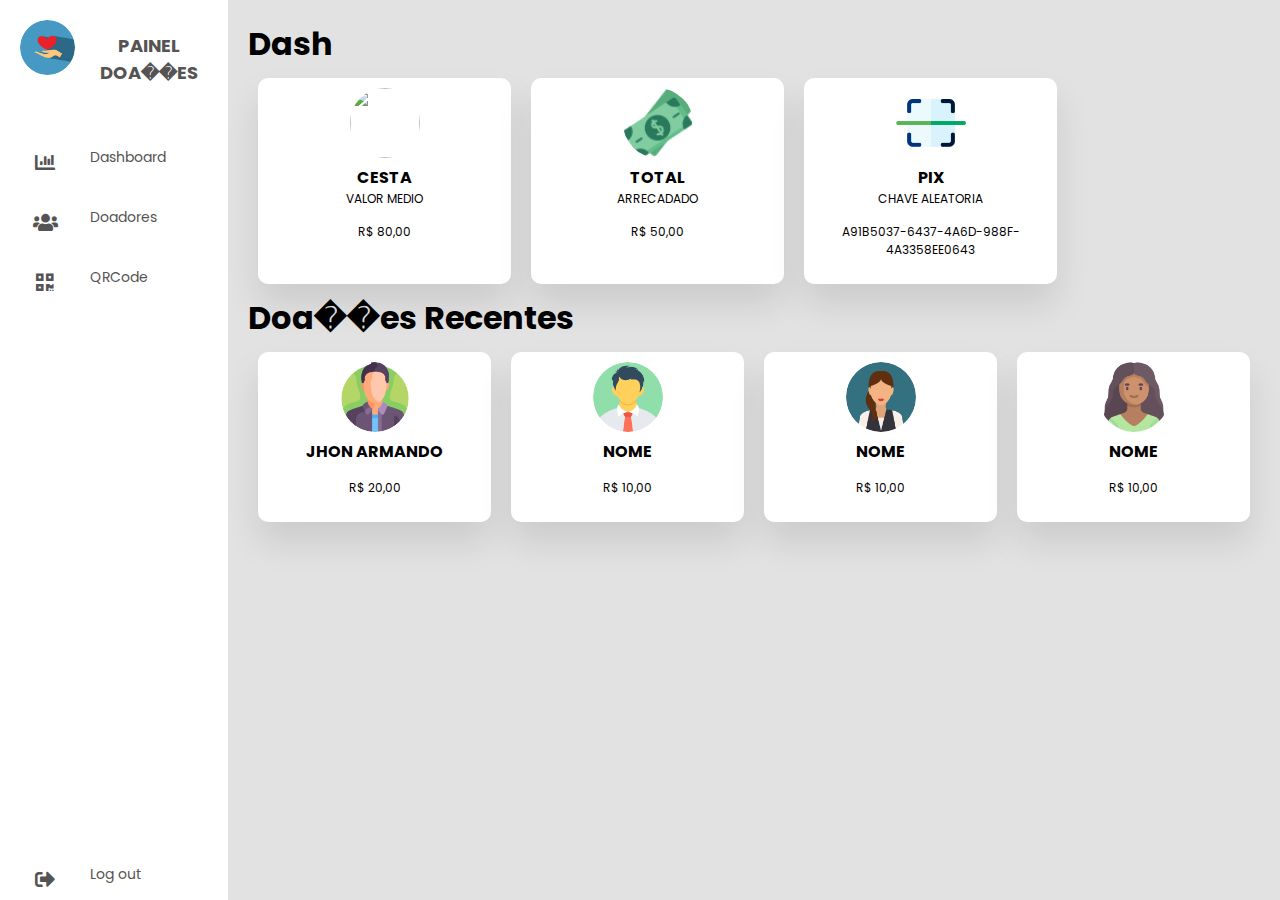
==== dash.html @ 7049aabb "Primeita etapa finalizado" ====
<!DOCTYPE html>
<html lang="pt-br">
<head>
  <meta charset="UTF-8" />
  <title>Fa�a uma Fam�lia Feliz</title>
  <link rel="stylesheet" href="./css/style.css" />
  <link rel="shortcut icon" href="img/favicon.ico">
  <link rel="stylesheet" href="https://cdnjs.cloudflare.com/ajax/libs/font-awesome/5.15.4/css/all.min.css"/>
</head>
<body>
  <div class="container">
    <nav>
      <ul>
        <li><a href="index.html" class="logo">
          <img src="./img/img-principal.png">
          <span class="nav-item">Painel <br> Doa��es</span>
        </a></li>
        <li><a href="#">
          <i class="fas fa-chart-bar"></i>
          <span class="nav-item">Dashboard</span>
        </a></li>
        <li><a href="doadores.html">
          <i class="fas fa-users"></i>
          <span class="nav-item">Doadores</span>
        </a></li>
        <li><a href="index.html">
          <i class="fas fa-qrcode"></i>
          <span class="nav-item">QRCode</span>
        </a></li>
        <!-- Adicionando logout-->
        <li><a href="#" class="logout">
          <i class="fas fa-sign-out-alt"></i>
          <span class="nav-item">Log out</span>
        </a></li>
      </ul>
    </nav>

    <!--Informacao das doacoes-->
    <section class="main">
        <div class="main-top">
            <h1>Dash</h1>
          </div>
          <div class="users">
            <div class="card">
              <img src="./img/cesta.png">
              <h4>Cesta</h4>
              <p>Valor Medio</p>
              <p>R$ 80,00</p>
            </div>
            <div class="card">
                <img src="./img/money.png">
                <h4>Total</h4>
                <p>arrecadado</p>
                <p>R$ 50,00</p>
              </div>
            <div class="card">
              <img src="./img/qrcode.png">
              <h4>PIX</h4>
              <p>Chave Aleatoria</p>
              <p>a91b5037-6437-4a6d-988f-4a3358ee0643</p>
              
          </div>
          </div>
      <div class="main-top">
        <h1>Doa��es Recentes</h1>
      </div>
      <div class="users">
        <div class="card">
          <img src="./img/membros/avatar1.png">
          <h4>Jhon Armando</h4>
          <p></p>
          <p>R$ 20,00</p>
        </div>
        <div class="card">
            <img src="./img/membros/avatar2.png">
            <h4>nome</h4>
            <p></p>
            <p>R$ 10,00</p>
          </div>
          <div class="card">
            <img src="./img/membros/avatar3.png">
            <h4>nome</h4>
            <p></p>
            <p>R$ 10,00</p>
          </div>
          <div class="card">
            <img src="./img/membros/avatar4.png">
            <h4>nome</h4>
            <p></p>
            <p>R$ 10,00</p>
          </div>
      </div>
    </section>
  </div>

</body>
</html>
---- css/style.css ----
/*  import google fonts */
@import url("https://fonts.googleapis.com/css2?family=Poppins:wght@400;500;600;700&display=swap");
*{
  margin: 0;
  padding: 0;
  outline: none;
  border: none;
  text-decoration: none;
  box-sizing: border-box;
  font-family: "Poppins", sans-serif;
}
body{
  background: rgb(226, 226, 226);
}
nav{
  position: sticky;
  top: 0;
  bottom: 0;
  height: 100vh;
  left: 0;
  /* width: 90px; */
  width: 280px;
  background: #fff;
  overflow: hidden;
  /* transition: 1s; */
}

.logo{
  text-align: center;
  display: flex;
  margin: 10px 0 0 10px;
  padding-bottom: 3rem;
}

.logo img{
  width: 55px;
  height: 55px;
  border-radius: 50%;
}
.logo span{
  font-weight: bold;
  padding-left: 15px;
  font-size: 18px;
  text-transform: uppercase;
}
a{
  position: relative;
  width: 280px;
  font-size: 14px;
  color: rgb(85, 83, 83);
  display: table;
  padding: 10px;
}
nav .fas{
  position: relative;
  width: 70px;
  height: 40px;
  top: 20px;
  font-size: 20px;
  text-align: center;
}
.nav-item{
  position: relative;
  top: 12px;
  margin-left: 10px;
}
a:hover{
  background: #eee;
}
a:hover i{
  color: #ec4520;
  transition: 0.5s;
}
.logout{
  position: absolute;
  bottom: 0;
}

.container{
  display: flex;
}

/* MAin Section */
.main{
  position: relative;
  padding: 20px;
  width: 100%;
}
.main-top{
  display: flex;
  width: 100%;
}
.main-top i{
  position: absolute;
  right: 0;
  margin: 10px 30px;
  color: rgb(110, 109, 109);
  cursor: pointer;
}
.main .users{
  display: flex;
  width: 100%;
}
.users .card{
  width: 25%;
  margin: 10px;
  background: #fff;
  text-align: center;
  border-radius: 10px;
  padding: 10px;
  box-shadow: 0 20px 35px rgba(0, 0, 0, 0.1);
}
.users .card img{
  width: 70px;
  height: 70px;
  border-radius: 50%;
}
.users .card h4{
  text-transform: uppercase;
}
.users .card p{
  font-size: 12px;
  margin-bottom: 15px;
  text-transform: uppercase;
}
.users table{
  margin:  auto;
}

.users td{
  font-size: 14px;
  padding-right: 15px;
}

/*Equipe Lista section  */
.equipe{
  margin-top: 20px;
  text-transform: capitalize;
}
.equipe-list{
  width: 100%;
  padding: 10px;
  margin-top: 10px;
  background: #fff;
  border-radius: 10px;
  box-shadow: 0 20px 35px rgba(0, 0, 0, 0.1);
}
.table{
  border-collapse: collapse;
  margin: 25px 0;
  font-size: 15px;
  min-width: 100%;
  overflow: hidden;
  border-radius: 5px 5px 0 0;
}
table thead tr{
  color: #fff;
  background: #ec212bd9;
  text-align: left;
  font-weight: bold;
}
.table th,
.table td{
  padding: 12px 15px;
}
.table tbody tr{
  border-bottom: 1px solid #ddd;
}
.table tbody tr:nth-of-type(odd){
  background: #f3f3f3;
}
.table tbody tr.ativo{
  font-weight: bold;
  color: blue;
}
.table tbody tr.inativo{
  
  color: #e72209;
}
.table tbody tr:last-of-type{
  border-bottom: 2px solid #1e3ce8;
}
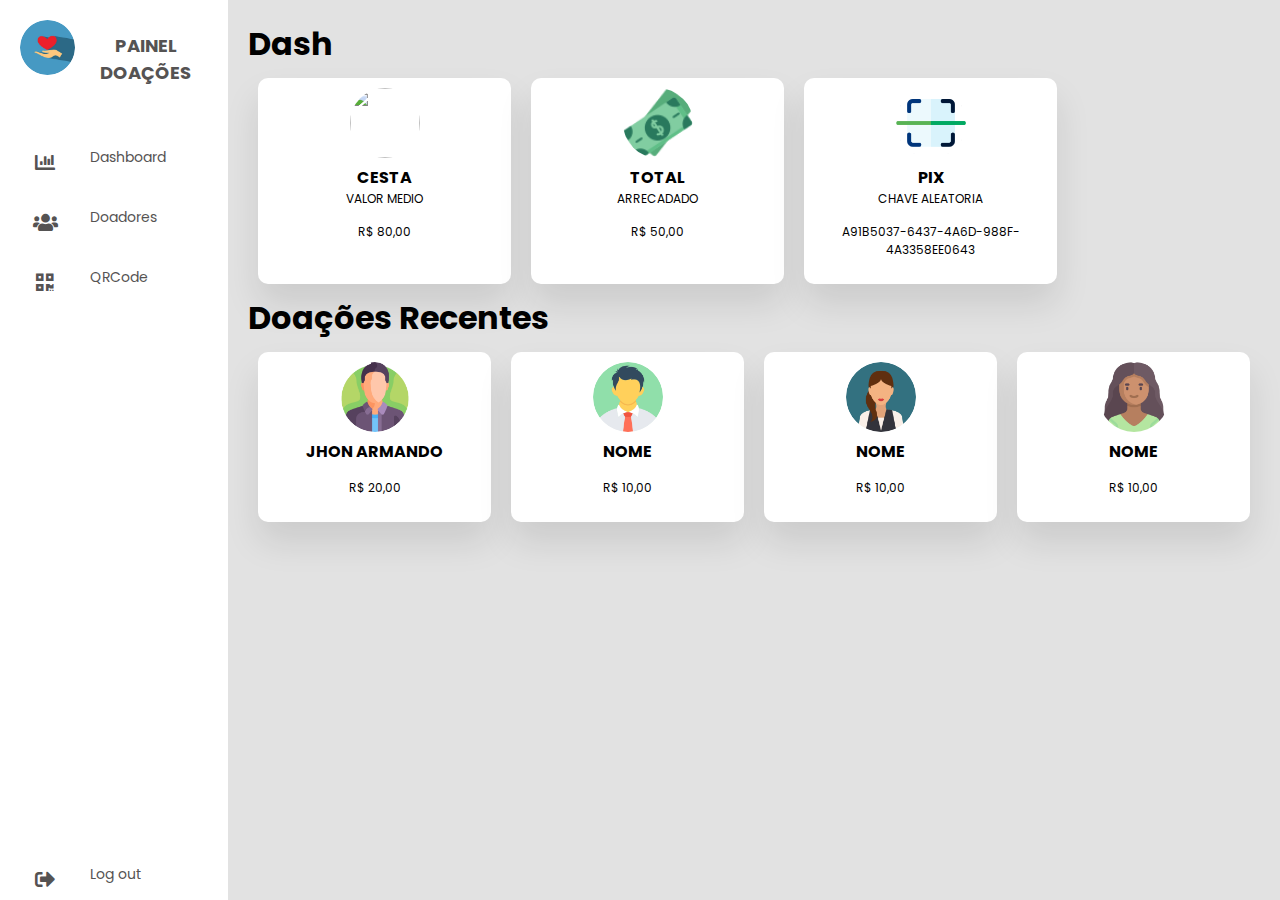
==== commit 1d16ee25: "alteração no encoding" ====
--- a/dash.html
+++ b/dash.html
@@ -2,7 +2,7 @@
 <html lang="pt-br">
 <head>
   <meta charset="UTF-8" />
-  <title>Fa�a uma Fam�lia Feliz</title>
+  <title>Faça um Familía Feliz</title>
   <link rel="stylesheet" href="./css/style.css" />
   <link rel="shortcut icon" href="img/favicon.ico">
   <link rel="stylesheet" href="https://cdnjs.cloudflare.com/ajax/libs/font-awesome/5.15.4/css/all.min.css"/>
@@ -13,7 +13,7 @@
       <ul>
         <li><a href="index.html" class="logo">
           <img src="./img/img-principal.png">
-          <span class="nav-item">Painel <br> Doa��es</span>
+          <span class="nav-item">Painel <br> Doações</span>
         </a></li>
         <li><a href="#">
           <i class="fas fa-chart-bar"></i>
@@ -62,7 +62,7 @@
           </div>
           </div>
       <div class="main-top">
-        <h1>Doa��es Recentes</h1>
+        <h1>Doações Recentes</h1>
       </div>
       <div class="users">
         <div class="card">
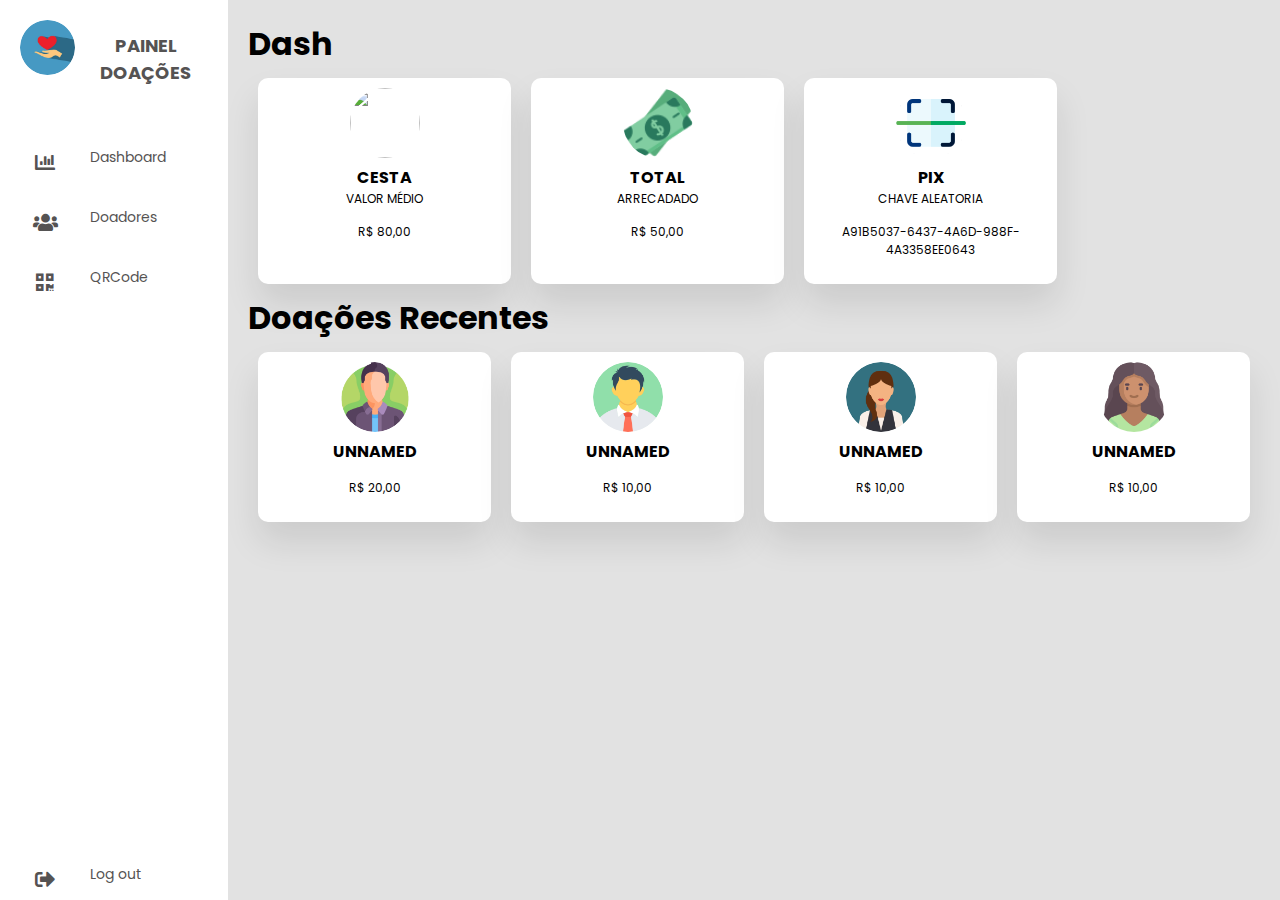
==== commit 32f0ea74: "reajustes css" ====
--- a/dash.html
+++ b/dash.html
@@ -2,7 +2,7 @@
 <html lang="pt-br">
 <head>
   <meta charset="UTF-8" />
-  <title>Faça um Familía Feliz</title>
+  <title>Faça um Família Feliz</title>
   <link rel="stylesheet" href="./css/style.css" />
   <link rel="shortcut icon" href="img/favicon.ico">
   <link rel="stylesheet" href="https://cdnjs.cloudflare.com/ajax/libs/font-awesome/5.15.4/css/all.min.css"/>
@@ -19,7 +19,7 @@
           <i class="fas fa-chart-bar"></i>
           <span class="nav-item">Dashboard</span>
         </a></li>
-        <li><a href="doadores.html">
+        <li><a href="#">
           <i class="fas fa-users"></i>
           <span class="nav-item">Doadores</span>
         </a></li>
@@ -44,7 +44,7 @@
             <div class="card">
               <img src="./img/cesta.png">
               <h4>Cesta</h4>
-              <p>Valor Medio</p>
+              <p>Valor Médio</p>
               <p>R$ 80,00</p>
             </div>
             <div class="card">
@@ -67,25 +67,25 @@
       <div class="users">
         <div class="card">
           <img src="./img/membros/avatar1.png">
-          <h4>Jhon Armando</h4>
+          <h4>unnamed</h4>
           <p></p>
           <p>R$ 20,00</p>
         </div>
         <div class="card">
             <img src="./img/membros/avatar2.png">
-            <h4>nome</h4>
+            <h4>unnamed</h4>
             <p></p>
             <p>R$ 10,00</p>
           </div>
           <div class="card">
             <img src="./img/membros/avatar3.png">
-            <h4>nome</h4>
+            <h4>unnamed</h4>
             <p></p>
             <p>R$ 10,00</p>
           </div>
           <div class="card">
             <img src="./img/membros/avatar4.png">
-            <h4>nome</h4>
+            <h4>unnamed</h4>
             <p></p>
             <p>R$ 10,00</p>
           </div>
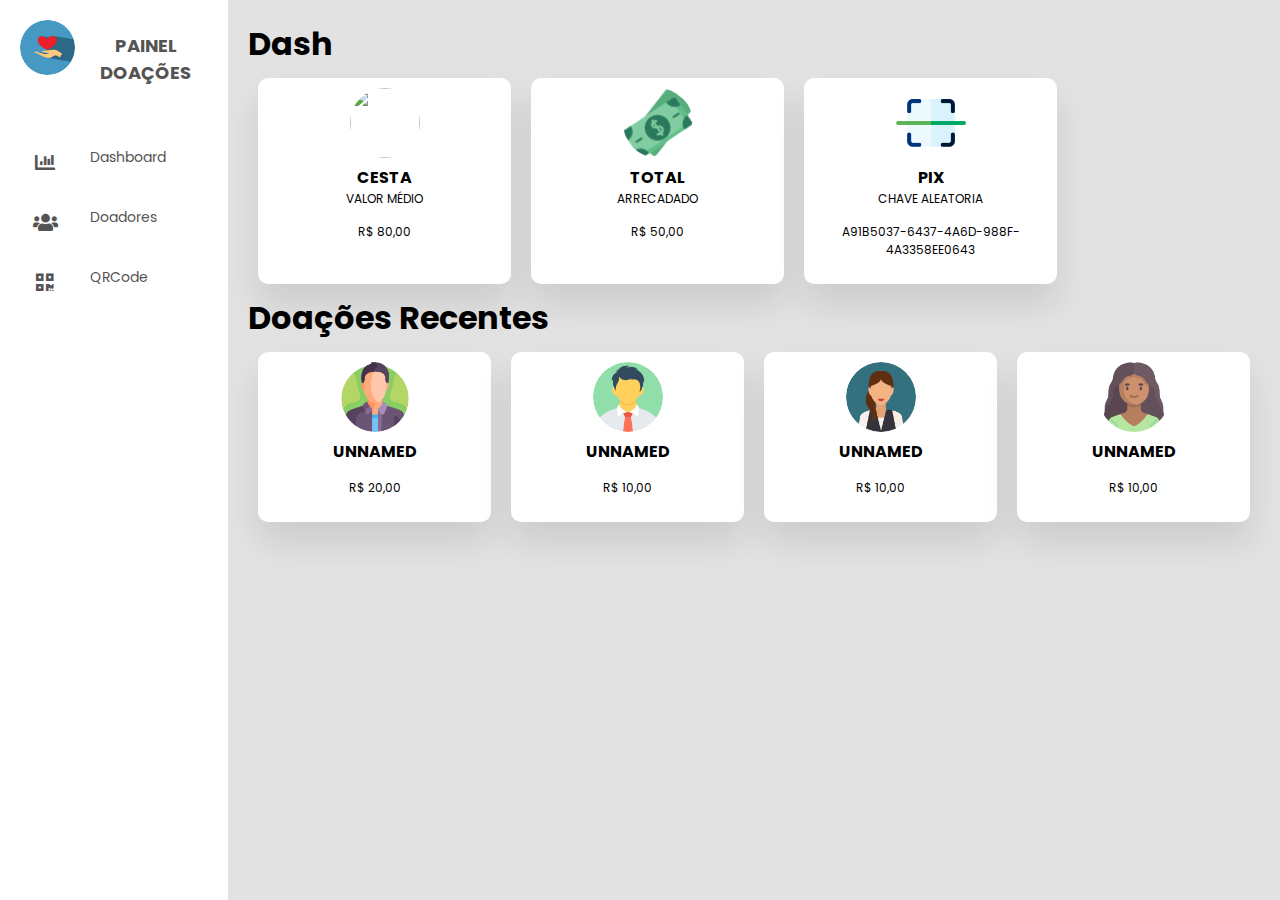
==== commit 7cdc34c0: "removendo logout" ====
--- a/dash.html
+++ b/dash.html
@@ -2,7 +2,7 @@
 <html lang="pt-br">
 <head>
   <meta charset="UTF-8" />
-  <title>Faça um Família Feliz</title>
+  <title>Faça um Família Feliz!</title>
   <link rel="stylesheet" href="./css/style.css" />
   <link rel="shortcut icon" href="img/favicon.ico">
   <link rel="stylesheet" href="https://cdnjs.cloudflare.com/ajax/libs/font-awesome/5.15.4/css/all.min.css"/>
@@ -28,10 +28,10 @@
           <span class="nav-item">QRCode</span>
         </a></li>
         <!-- Adicionando logout-->
-        <li><a href="#" class="logout">
+        <!-- <li><a href="#" class="logout">
           <i class="fas fa-sign-out-alt"></i>
           <span class="nav-item">Log out</span>
-        </a></li>
+        </a></li> -->
       </ul>
     </nav>
 
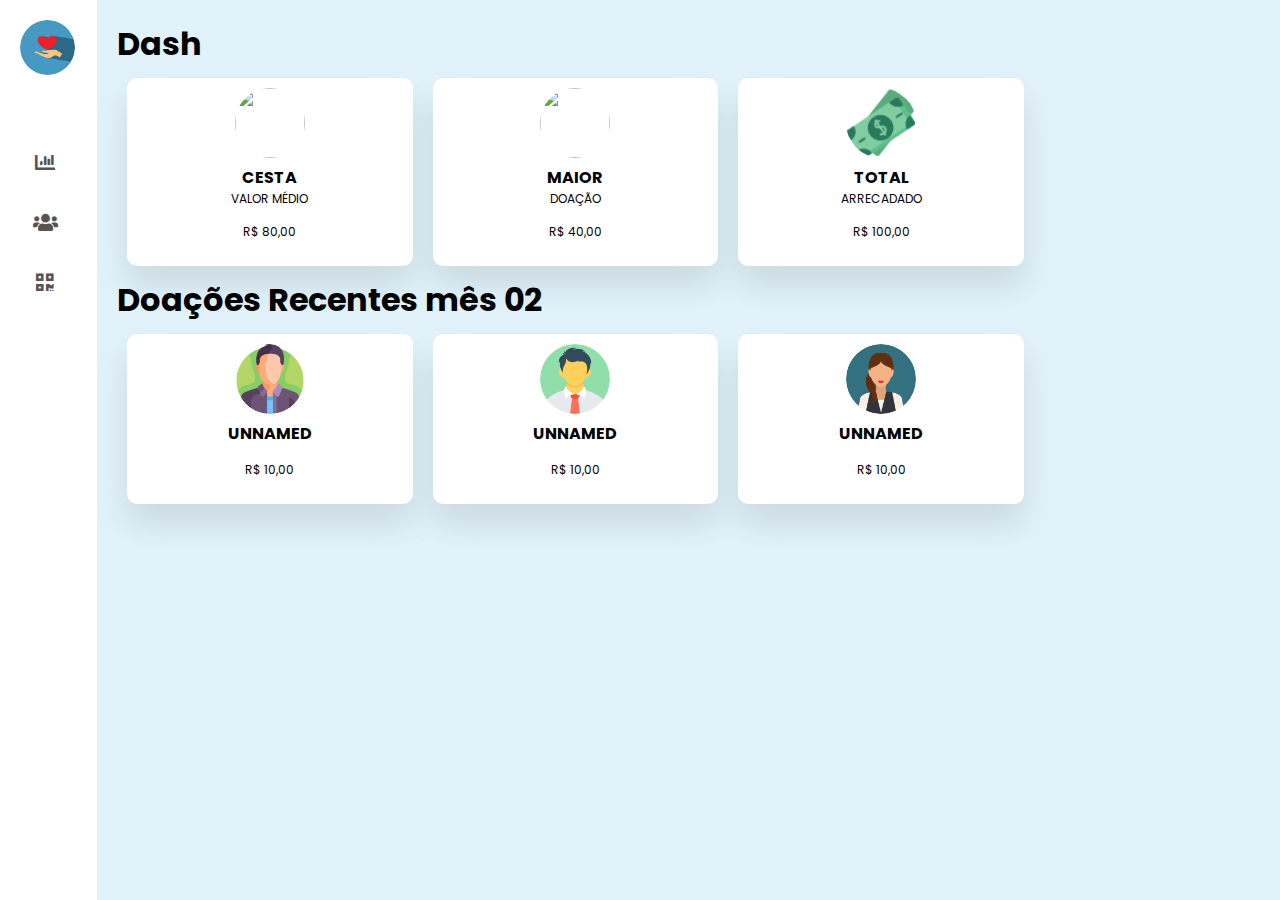
==== commit 0b93ebff: "atualização valores" ====
--- a/dash.html
+++ b/dash.html
@@ -1,32 +1,35 @@
 <!DOCTYPE html>
 <html lang="pt-br">
+
 <head>
   <meta charset="UTF-8" />
   <title>Faça um Família Feliz!</title>
+  <meta name="viewport" content="width=device-width, initial-scale=1.0">
   <link rel="stylesheet" href="./css/style.css" />
   <link rel="shortcut icon" href="img/favicon.ico">
-  <link rel="stylesheet" href="https://cdnjs.cloudflare.com/ajax/libs/font-awesome/5.15.4/css/all.min.css"/>
+  <link rel="stylesheet" href="https://cdnjs.cloudflare.com/ajax/libs/font-awesome/5.15.4/css/all.min.css" />
 </head>
+
 <body>
   <div class="container">
     <nav>
       <ul>
         <li><a href="index.html" class="logo">
-          <img src="./img/img-principal.png">
-          <span class="nav-item">Painel <br> Doações</span>
-        </a></li>
+            <img src="./img/img-principal.png">
+            <!-- <span class="nav-item">Painel <br> Doações</span> -->
+          </a></li>
         <li><a href="#">
-          <i class="fas fa-chart-bar"></i>
-          <span class="nav-item">Dashboard</span>
-        </a></li>
+            <i class="fas fa-chart-bar"></i>
+            <!-- <span class="nav-item">Dashboard</span> -->
+          </a></li>
         <li><a href="#">
-          <i class="fas fa-users"></i>
-          <span class="nav-item">Doadores</span>
-        </a></li>
+            <i class="fas fa-users"></i>
+            <!-- <span class="nav-item">Doadores</span> -->
+          </a></li>
         <li><a href="index.html">
-          <i class="fas fa-qrcode"></i>
-          <span class="nav-item">QRCode</span>
-        </a></li>
+            <i class="fas fa-qrcode"></i>
+            <!-- <span class="nav-item">QRCode</span> -->
+          </a></li>
         <!-- Adicionando logout-->
         <!-- <li><a href="#" class="logout">
           <i class="fas fa-sign-out-alt"></i>
@@ -37,61 +40,67 @@
 
     <!--Informacao das doacoes-->
     <section class="main">
-        <div class="main-top">
-            <h1>Dash</h1>
-          </div>
-          <div class="users">
-            <div class="card">
-              <img src="./img/cesta.png">
-              <h4>Cesta</h4>
-              <p>Valor Médio</p>
-              <p>R$ 80,00</p>
-            </div>
-            <div class="card">
-                <img src="./img/money.png">
-                <h4>Total</h4>
-                <p>arrecadado</p>
-                <p>R$ 50,00</p>
-              </div>
-            <div class="card">
-              <img src="./img/qrcode.png">
-              <h4>PIX</h4>
-              <p>Chave Aleatoria</p>
-              <p>a91b5037-6437-4a6d-988f-4a3358ee0643</p>
-              
-          </div>
-          </div>
       <div class="main-top">
-        <h1>Doações Recentes</h1>
+        <h1>Dash</h1>
+      </div>
+      <div class="users">
+        <div class="card">
+          <img src="./img/cesta.png">
+          <h4>Cesta</h4>
+          <p>Valor Médio</p>
+          <p>R$ 80,00</p>
+        </div>
+        <div class="card">
+          <img src="./img/top.png">
+          <h4>Maior</h4>
+          <p>Doação</p>
+          <p>R$ 40,00</p>
+        </div>
+        <div class="card">
+          <img src="./img/money.png">
+          <h4>Total</h4>
+          <p>arrecadado</p>
+          <p>R$ 100,00</p>
+        </div>
+        <!-- <div class="card">
+          <img src="./img/qrcode.png">
+          <h4>PIX</h4>
+          <p>Chave Aleatoria</p>
+          <p>a91b5037-6437-4a6d-988f-4a3358ee0643</p>
+        </div> -->
+      </div>
+      <div class="main-top">
+        <h1>Doações Recentes mês 02</h1>
       </div>
       <div class="users">
         <div class="card">
           <img src="./img/membros/avatar1.png">
           <h4>unnamed</h4>
           <p></p>
-          <p>R$ 20,00</p>
+          <p>R$ 10,00</p>
         </div>
         <div class="card">
-            <img src="./img/membros/avatar2.png">
-            <h4>unnamed</h4>
-            <p></p>
-            <p>R$ 10,00</p>
-          </div>
-          <div class="card">
-            <img src="./img/membros/avatar3.png">
-            <h4>unnamed</h4>
-            <p></p>
-            <p>R$ 10,00</p>
-          </div>
-          <div class="card">
-            <img src="./img/membros/avatar4.png">
-            <h4>unnamed</h4>
-            <p></p>
-            <p>R$ 10,00</p>
-          </div>
+          <img src="./img/membros/avatar2.png">
+          <h4>unnamed</h4>
+          <p></p>
+          <p>R$ 10,00</p>
+        </div>
+        <div class="card">
+          <img src="./img/membros/avatar3.png">
+          <h4>unnamed</h4>
+          <p></p>
+          <p>R$ 10,00</p>
+        </div>
+        <!-- <div class="card">
+          <img src="./img/membros/avatar4.png">
+          <h4>unnamed</h4>
+          <p></p>
+          <p>R$ 10,00</p>
+        </div> -->
       </div>
     </section>
   </div>
 
 </body>
-</html>
+
+</html>--- a/css/style.css
+++ b/css/style.css
@@ -1,6 +1,7 @@
 /*  import google fonts */
 @import url("https://fonts.googleapis.com/css2?family=Poppins:wght@400;500;600;700&display=swap");
-*{
+
+* {
   margin: 0;
   padding: 0;
   outline: none;
@@ -9,41 +10,46 @@
   box-sizing: border-box;
   font-family: "Poppins", sans-serif;
 }
-body{
-  background: rgb(226, 226, 226);
-}
-nav{
-  position: sticky;
+
+body {
+  background-color: #e1f2fa;
+}
+
+nav {
+  display: block;
+  position:sticky;
   top: 0;
   bottom: 0;
   height: 100vh;
   left: 0;
   /* width: 90px; */
-  width: 280px;
+  width: 105px;
   background: #fff;
   overflow: hidden;
   /* transition: 1s; */
 }
 
-.logo{
+.logo {
   text-align: center;
   display: flex;
   margin: 10px 0 0 10px;
   padding-bottom: 3rem;
 }
 
-.logo img{
+.logo img {
   width: 55px;
   height: 55px;
   border-radius: 50%;
 }
-.logo span{
+
+.logo span {
   font-weight: bold;
   padding-left: 15px;
   font-size: 18px;
   text-transform: uppercase;
 }
-a{
+
+a {
   position: relative;
   width: 280px;
   font-size: 14px;
@@ -51,7 +57,8 @@
   display: table;
   padding: 10px;
 }
-nav .fas{
+
+nav .fas {
   position: relative;
   width: 70px;
   height: 40px;
@@ -59,49 +66,57 @@
   font-size: 20px;
   text-align: center;
 }
-.nav-item{
+
+.nav-item {
   position: relative;
   top: 12px;
   margin-left: 10px;
 }
-a:hover{
+
+/* a:hover{
   background: #eee;
-}
-a:hover i{
+} */
+a:hover i {
   color: #ec4520;
   transition: 0.5s;
 }
-.logout{
+
+.logout {
   position: absolute;
   bottom: 0;
 }
 
-.container{
+.container {
   display: flex;
 }
 
 /* MAin Section */
-.main{
-  position: relative;
+.main {
+  
   padding: 20px;
   width: 100%;
-}
-.main-top{
-  display: flex;
-  width: 100%;
-}
-.main-top i{
+  
+}
+
+.main-top {
+  display: flex;
+  width: 100%;
+}
+
+.main-top i {
   position: absolute;
   right: 0;
   margin: 10px 30px;
   color: rgb(110, 109, 109);
   cursor: pointer;
 }
-.main .users{
-  display: flex;
-  width: 100%;
-}
-.users .card{
+
+.main .users {
+  display: flex;
+  width: 100%;
+}
+
+.users .card {
   width: 25%;
   margin: 10px;
   background: #fff;
@@ -110,34 +125,39 @@
   padding: 10px;
   box-shadow: 0 20px 35px rgba(0, 0, 0, 0.1);
 }
-.users .card img{
+
+.users .card img {
   width: 70px;
   height: 70px;
   border-radius: 50%;
 }
-.users .card h4{
+
+.users .card h4 {
   text-transform: uppercase;
 }
-.users .card p{
+
+.users .card p {
   font-size: 12px;
   margin-bottom: 15px;
   text-transform: uppercase;
 }
-.users table{
-  margin:  auto;
-}
-
-.users td{
+
+.users table {
+  margin: auto;
+}
+
+.users td {
   font-size: 14px;
   padding-right: 15px;
 }
 
 /*Equipe Lista section  */
-.equipe{
+.equipe {
   margin-top: 20px;
   text-transform: capitalize;
 }
-.equipe-list{
+
+.equipe-list {
   width: 100%;
   padding: 10px;
   margin-top: 10px;
@@ -145,7 +165,8 @@
   border-radius: 10px;
   box-shadow: 0 20px 35px rgba(0, 0, 0, 0.1);
 }
-.table{
+
+.table {
   border-collapse: collapse;
   margin: 25px 0;
   font-size: 15px;
@@ -153,31 +174,37 @@
   overflow: hidden;
   border-radius: 5px 5px 0 0;
 }
-table thead tr{
+
+table thead tr {
   color: #fff;
-  background: #ec212bd9;
+  background:  #4798c3;
   text-align: left;
   font-weight: bold;
 }
+
 .table th,
-.table td{
+.table td {
   padding: 12px 15px;
 }
-.table tbody tr{
+
+.table tbody tr {
   border-bottom: 1px solid #ddd;
 }
-.table tbody tr:nth-of-type(odd){
-  background: #f3f3f3;
-}
-.table tbody tr.ativo{
+
+.table tbody tr:nth-of-type(odd) {
+  background-color: transparent;
+}
+
+.table tbody tr.ativo {
   font-weight: bold;
-  color: blue;
-}
-.table tbody tr.inativo{
-  
+  color: #4798c3;
+}
+
+.table tbody tr.inativo {
+
   color: #e72209;
 }
-.table tbody tr:last-of-type{
-  border-bottom: 2px solid #1e3ce8;
-}
-
+
+.table tbody tr:last-of-type {
+  border-bottom: 2px solid #070809;
+}